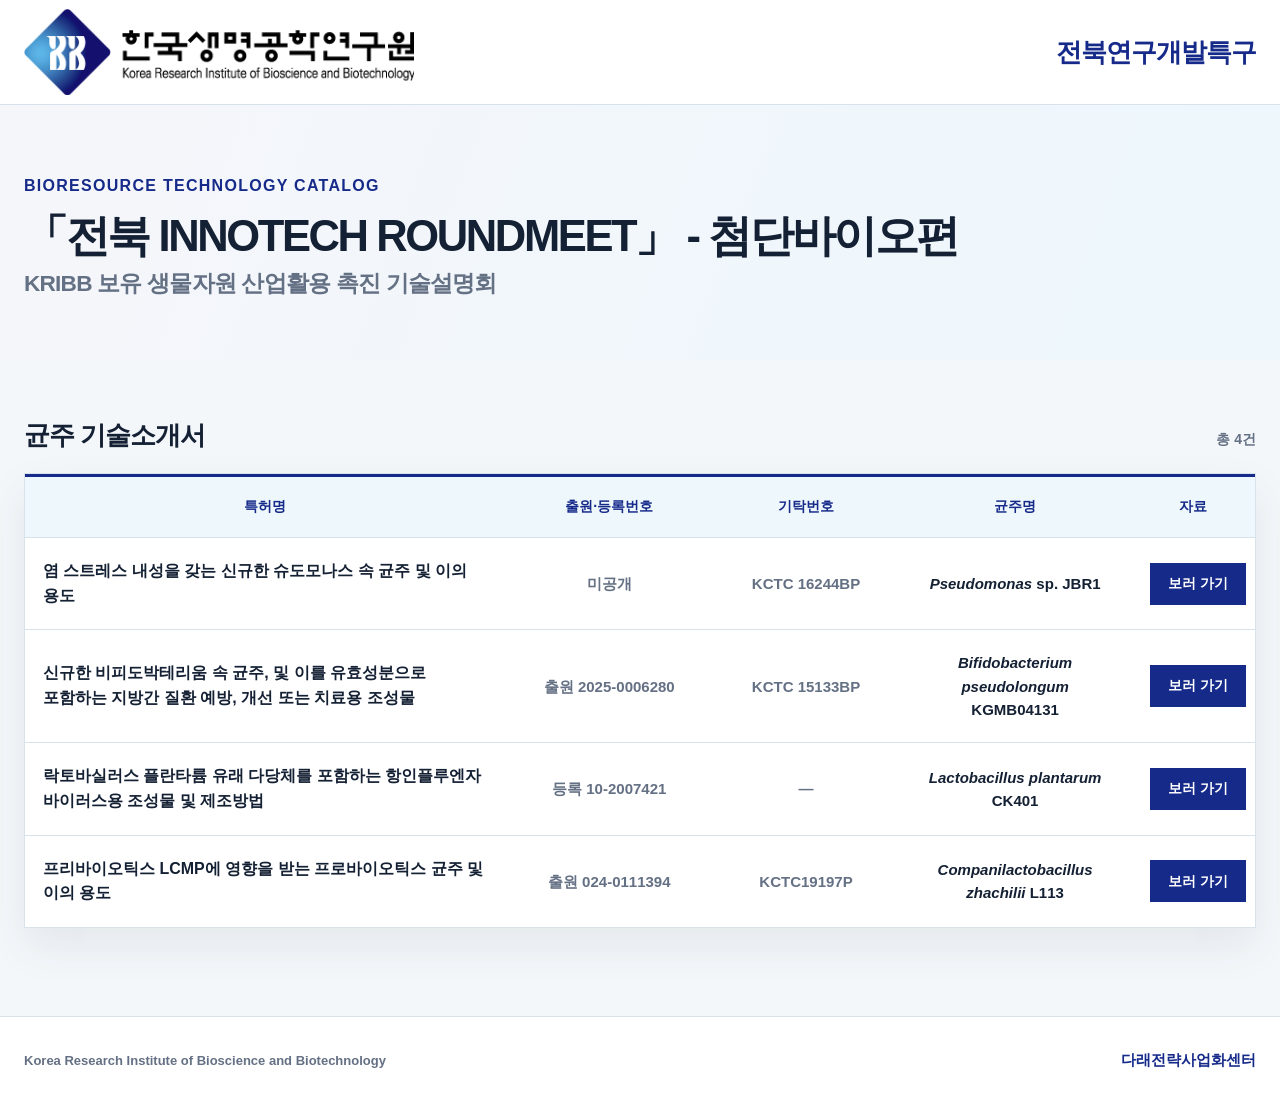
==== index.html @ dff1823d "Add four KRIBB strain technology profiles" ====
<!doctype html>
<html lang="ko">
<head>
  <meta charset="utf-8">
  <meta name="viewport" content="width=device-width, initial-scale=1">
  <meta name="description" content="한국생명공학연구원 보유 균주 및 생물자원 기술소개서 목록">
  <title>KRIBB 균주 기술소개서</title>
  <style>
    :root {
      --kribb-navy: #162a8a;
      --kribb-blue: #35a9df;
      --kribb-pale: #eef7fb;
      --ink: #142033;
      --muted: #647084;
      --line: #d8e2eb;
      --paper: #ffffff;
      --background: #f4f7fa;
    }

    * {
      box-sizing: border-box;
    }

    html {
      word-break: keep-all;
      overflow-wrap: normal;
    }

    body {
      margin: 0;
      min-width: 320px;
      background: var(--background);
      color: var(--ink);
      font-family: "Pretendard", "Noto Sans KR", "Malgun Gothic", sans-serif;
    }

    a {
      color: inherit;
      text-decoration: none;
    }

    .wrap {
      width: min(calc(100% - 48px), 1280px);
      margin: 0 auto;
    }

    .site-header {
      border-bottom: 1px solid var(--line);
      background: var(--paper);
    }

    .site-header__inner {
      display: flex;
      align-items: center;
      justify-content: space-between;
      min-height: 104px;
      gap: 32px;
    }

    .brand img {
      display: block;
      width: min(100%, 390px);
      height: auto;
    }

    .region-label {
      flex: 0 0 auto;
      color: var(--kribb-navy);
      font-size: clamp(22px, 2vw, 30px);
      font-weight: 900;
      letter-spacing: -0.04em;
    }

    .hero {
      padding: 72px 0 62px;
      background:
        linear-gradient(110deg, rgba(22, 42, 138, 0.045), rgba(53, 169, 223, 0.09)),
        var(--paper);
    }

    .hero__eyebrow {
      margin: 0 0 16px;
      color: var(--kribb-navy);
      font-size: 16px;
      font-weight: 900;
      letter-spacing: 0.08em;
    }

    .hero h1 {
      margin: 0;
      font-size: clamp(34px, 3.4vw, 52px);
      line-height: 1.16;
      letter-spacing: -0.055em;
    }

    .hero h1 span {
      display: block;
      white-space: nowrap;
    }

    .hero h1 .subject {
      margin-top: 10px;
      color: var(--muted);
      font-size: 0.52em;
      font-weight: 700;
      letter-spacing: -0.035em;
    }

    main {
      padding: 58px 0 88px;
    }

    .section-heading {
      display: flex;
      align-items: baseline;
      justify-content: space-between;
      gap: 24px;
      margin-bottom: 20px;
    }

    .section-heading h2 {
      margin: 0;
      font-size: 26px;
      letter-spacing: -0.04em;
    }

    .count {
      color: var(--muted);
      font-size: 14px;
      font-weight: 800;
    }

    .table-shell {
      overflow-x: auto;
      border: 1px solid var(--line);
      background: var(--paper);
      box-shadow: 0 18px 40px rgba(28, 51, 78, 0.08);
    }

    table {
      width: 100%;
      min-width: 1080px;
      border-collapse: collapse;
      table-layout: fixed;
    }

    col.patent-name { width: 39%; }
    col.patent-number { width: 17%; }
    col.deposit-number { width: 15%; }
    col.strain-name { width: 19%; }
    col.open { width: 10%; }

    th,
    td {
      border-bottom: 1px solid var(--line);
      padding: 21px 18px;
      vertical-align: middle;
    }

    thead th {
      border-top: 3px solid var(--kribb-navy);
      background: var(--kribb-pale);
      color: var(--kribb-navy);
      font-size: 14px;
      font-weight: 900;
      text-align: center;
    }

    tbody tr:last-child td {
      border-bottom: 0;
    }

    tbody tr:hover {
      background: #f8fbfd;
    }

    td {
      font-size: 15px;
      line-height: 1.55;
    }

    .patent-title {
      font-size: 16px;
      font-weight: 800;
      text-align: left;
    }

    .number,
    .deposit,
    .strain,
    .action {
      text-align: center;
    }

    .number,
    .deposit {
      color: var(--muted);
      font-weight: 700;
      white-space: nowrap;
    }

    .strain {
      font-weight: 700;
    }

    .action a {
      display: inline-flex;
      align-items: center;
      justify-content: center;
      min-width: 96px;
      min-height: 42px;
      padding: 10px 16px;
      background: var(--kribb-navy);
      color: #fff;
      font-size: 14px;
      font-weight: 900;
      white-space: nowrap;
      transition: background-color 160ms ease;
    }

    .action a:hover,
    .action a:focus-visible {
      background: #0f1f6e;
    }

    .action a:focus-visible {
      outline: 3px solid rgba(53, 169, 223, 0.45);
      outline-offset: 3px;
    }

    footer {
      border-top: 1px solid var(--line);
      background: var(--paper);
    }

    .footer-inner {
      display: flex;
      align-items: center;
      justify-content: space-between;
      min-height: 86px;
      gap: 24px;
      color: var(--muted);
      font-size: 13px;
      font-weight: 700;
    }

    .footer-inner strong {
      color: var(--kribb-navy);
      font-size: 15px;
    }

    @media (max-width: 760px) {
      .wrap {
        width: min(calc(100% - 24px), 1280px);
      }

      .site-header__inner {
        min-height: 86px;
        gap: 18px;
      }

      .brand img {
        width: min(58vw, 300px);
      }

      .region-label {
        font-size: 18px;
      }

      .hero {
        padding: 48px 0 42px;
      }

      main {
        padding: 40px 0 64px;
      }

      .hero h1 span {
        white-space: normal;
      }

      .footer-inner {
        align-items: flex-start;
        flex-direction: column;
        justify-content: center;
        padding: 20px 0;
      }
    }

    @media (max-width: 480px) {
      .site-header__inner {
        align-items: flex-start;
        flex-direction: column;
        justify-content: center;
        padding: 18px 0;
      }

      .brand img {
        width: min(88vw, 300px);
      }

      .hero h1 {
        font-size: 32px;
      }

    }
  </style>
</head>
<body>
  <header class="site-header">
    <div class="wrap site-header__inner">
      <a class="brand" href="./" aria-label="KRIBB 균주 기술소개서 홈">
        <img src="assets/kribb-ci/kribb-signature-ko-en.png" alt="한국생명공학연구원">
      </a>
      <span class="region-label">전북연구개발특구</span>
    </div>
  </header>

  <section class="hero" aria-labelledby="page-title">
    <div class="wrap">
      <p class="hero__eyebrow">BIORESOURCE TECHNOLOGY CATALOG</p>
      <h1 id="page-title">
        <span>「전북 INNOTECH ROUNDMEET」 - 첨단바이오편</span>
        <span class="subject">KRIBB 보유 생물자원 산업활용 촉진 기술설명회</span>
      </h1>
    </div>
  </section>

  <main class="wrap">
    <div class="section-heading">
      <h2>균주 기술소개서</h2>
      <span class="count">총 4건</span>
    </div>

    <div class="table-shell">
      <table aria-label="KRIBB 균주 기술소개서 목록">
        <colgroup>
          <col class="patent-name">
          <col class="patent-number">
          <col class="deposit-number">
          <col class="strain-name">
          <col class="open">
        </colgroup>
        <thead>
          <tr>
            <th scope="col">특허명</th>
            <th scope="col">출원·등록번호</th>
            <th scope="col">기탁번호</th>
            <th scope="col">균주명</th>
            <th scope="col">자료</th>
          </tr>
        </thead>
        <tbody>
          <tr>
            <td class="patent-title">염 스트레스 내성을 갖는 신규한 슈도모나스 속 균주 및 이의 용도</td>
            <td class="number">미공개</td>
            <td class="deposit">KCTC 16244BP</td>
            <td class="strain"><i>Pseudomonas</i> sp. JBR1</td>
            <td class="action"><a href="smk1.html" aria-label="이지영 박사 균주 기술소개서 보러 가기">보러 가기</a></td>
          </tr>
          <tr>
            <td class="patent-title">신규한 비피도박테리움 속 균주, 및 이를 유효성분으로 포함하는 지방간 질환 예방, 개선 또는 치료용 조성물</td>
            <td class="number">출원 2025-0006280</td>
            <td class="deposit">KCTC 15133BP</td>
            <td class="strain"><i>Bifidobacterium pseudolongum</i> KGMB04131</td>
            <td class="action"><a href="smk2.html" aria-label="이정숙 박사 균주 기술소개서 보러 가기">보러 가기</a></td>
          </tr>
          <tr>
            <td class="patent-title">락토바실러스 플란타륨 유래 다당체를 포함하는 항인플루엔자 바이러스용 조성물 및 제조방법</td>
            <td class="number">등록 10-2007421</td>
            <td class="deposit">—</td>
            <td class="strain"><i>Lactobacillus plantarum</i> CK401</td>
            <td class="action"><a href="smk3.html" aria-label="김성훈 박사 균주 기술소개서 보러 가기">보러 가기</a></td>
          </tr>
          <tr>
            <td class="patent-title">프리바이오틱스 LCMP에 영향을 받는 프로바이오틱스 균주 및 이의 용도</td>
            <td class="number">출원 024-0111394</td>
            <td class="deposit">KCTC19197P</td>
            <td class="strain"><i>Companilactobacillus zhachilii</i> L113</td>
            <td class="action"><a href="smk4.html" aria-label="강지영 박사 균주 기술소개서 보러 가기">보러 가기</a></td>
          </tr>
        </tbody>
      </table>
    </div>
  </main>

  <footer>
    <div class="wrap footer-inner">
      <span>Korea Research Institute of Bioscience and Biotechnology</span>
      <strong>다래전략사업화센터</strong>
    </div>
  </footer>
</body>
</html>
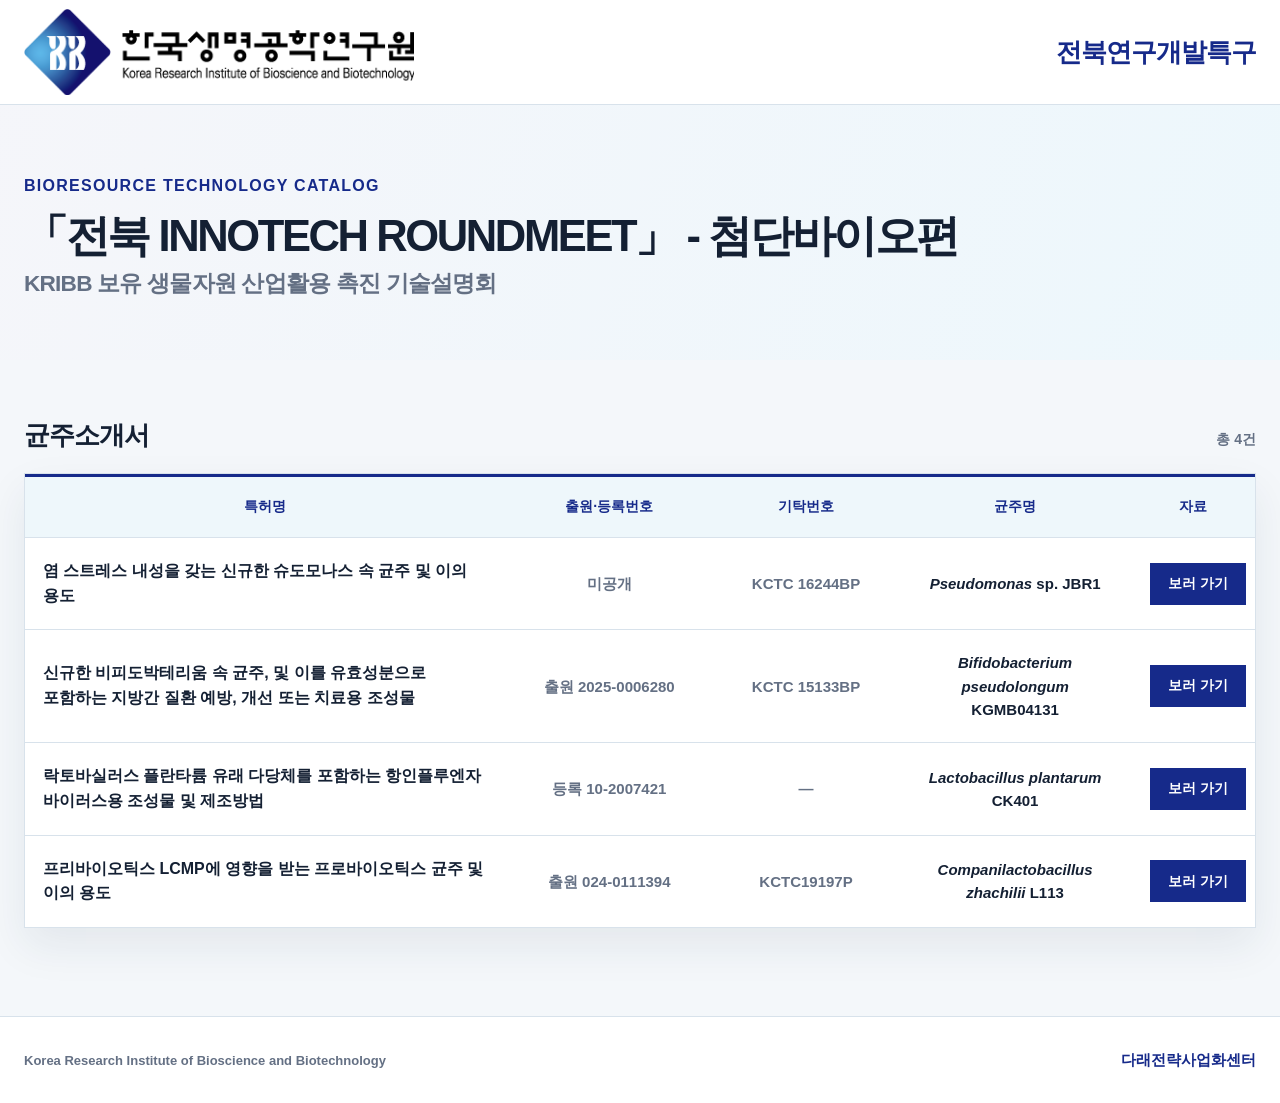
==== commit 8364ba94: "Rename landing page catalog heading" ====
--- a/index.html
+++ b/index.html
@@ -4,7 +4,7 @@
   <meta charset="utf-8">
   <meta name="viewport" content="width=device-width, initial-scale=1">
   <meta name="description" content="한국생명공학연구원 보유 균주 및 생물자원 기술소개서 목록">
-  <title>KRIBB 균주 기술소개서</title>
+  <title>KRIBB 균주소개서</title>
   <style>
     :root {
       --kribb-navy: #162a8a;
@@ -309,7 +309,7 @@
 <body>
   <header class="site-header">
     <div class="wrap site-header__inner">
-      <a class="brand" href="./" aria-label="KRIBB 균주 기술소개서 홈">
+      <a class="brand" href="./" aria-label="KRIBB 균주소개서 홈">
         <img src="assets/kribb-ci/kribb-signature-ko-en.png" alt="한국생명공학연구원">
       </a>
       <span class="region-label">전북연구개발특구</span>
@@ -328,12 +328,12 @@
 
   <main class="wrap">
     <div class="section-heading">
-      <h2>균주 기술소개서</h2>
+      <h2>균주소개서</h2>
       <span class="count">총 4건</span>
     </div>
 
     <div class="table-shell">
-      <table aria-label="KRIBB 균주 기술소개서 목록">
+      <table aria-label="KRIBB 균주소개서 목록">
         <colgroup>
           <col class="patent-name">
           <col class="patent-number">
@@ -356,28 +356,28 @@
             <td class="number">미공개</td>
             <td class="deposit">KCTC 16244BP</td>
             <td class="strain"><i>Pseudomonas</i> sp. JBR1</td>
-            <td class="action"><a href="smk1.html" aria-label="이지영 박사 균주 기술소개서 보러 가기">보러 가기</a></td>
+            <td class="action"><a href="smk1.html" aria-label="이지영 박사 균주소개서 보러 가기">보러 가기</a></td>
           </tr>
           <tr>
             <td class="patent-title">신규한 비피도박테리움 속 균주, 및 이를 유효성분으로 포함하는 지방간 질환 예방, 개선 또는 치료용 조성물</td>
             <td class="number">출원 2025-0006280</td>
             <td class="deposit">KCTC 15133BP</td>
             <td class="strain"><i>Bifidobacterium pseudolongum</i> KGMB04131</td>
-            <td class="action"><a href="smk2.html" aria-label="이정숙 박사 균주 기술소개서 보러 가기">보러 가기</a></td>
+            <td class="action"><a href="smk2.html" aria-label="이정숙 박사 균주소개서 보러 가기">보러 가기</a></td>
           </tr>
           <tr>
             <td class="patent-title">락토바실러스 플란타륨 유래 다당체를 포함하는 항인플루엔자 바이러스용 조성물 및 제조방법</td>
             <td class="number">등록 10-2007421</td>
             <td class="deposit">—</td>
             <td class="strain"><i>Lactobacillus plantarum</i> CK401</td>
-            <td class="action"><a href="smk3.html" aria-label="김성훈 박사 균주 기술소개서 보러 가기">보러 가기</a></td>
+            <td class="action"><a href="smk3.html" aria-label="김성훈 박사 균주소개서 보러 가기">보러 가기</a></td>
           </tr>
           <tr>
             <td class="patent-title">프리바이오틱스 LCMP에 영향을 받는 프로바이오틱스 균주 및 이의 용도</td>
             <td class="number">출원 024-0111394</td>
             <td class="deposit">KCTC19197P</td>
             <td class="strain"><i>Companilactobacillus zhachilii</i> L113</td>
-            <td class="action"><a href="smk4.html" aria-label="강지영 박사 균주 기술소개서 보러 가기">보러 가기</a></td>
+            <td class="action"><a href="smk4.html" aria-label="강지영 박사 균주소개서 보러 가기">보러 가기</a></td>
           </tr>
         </tbody>
       </table>
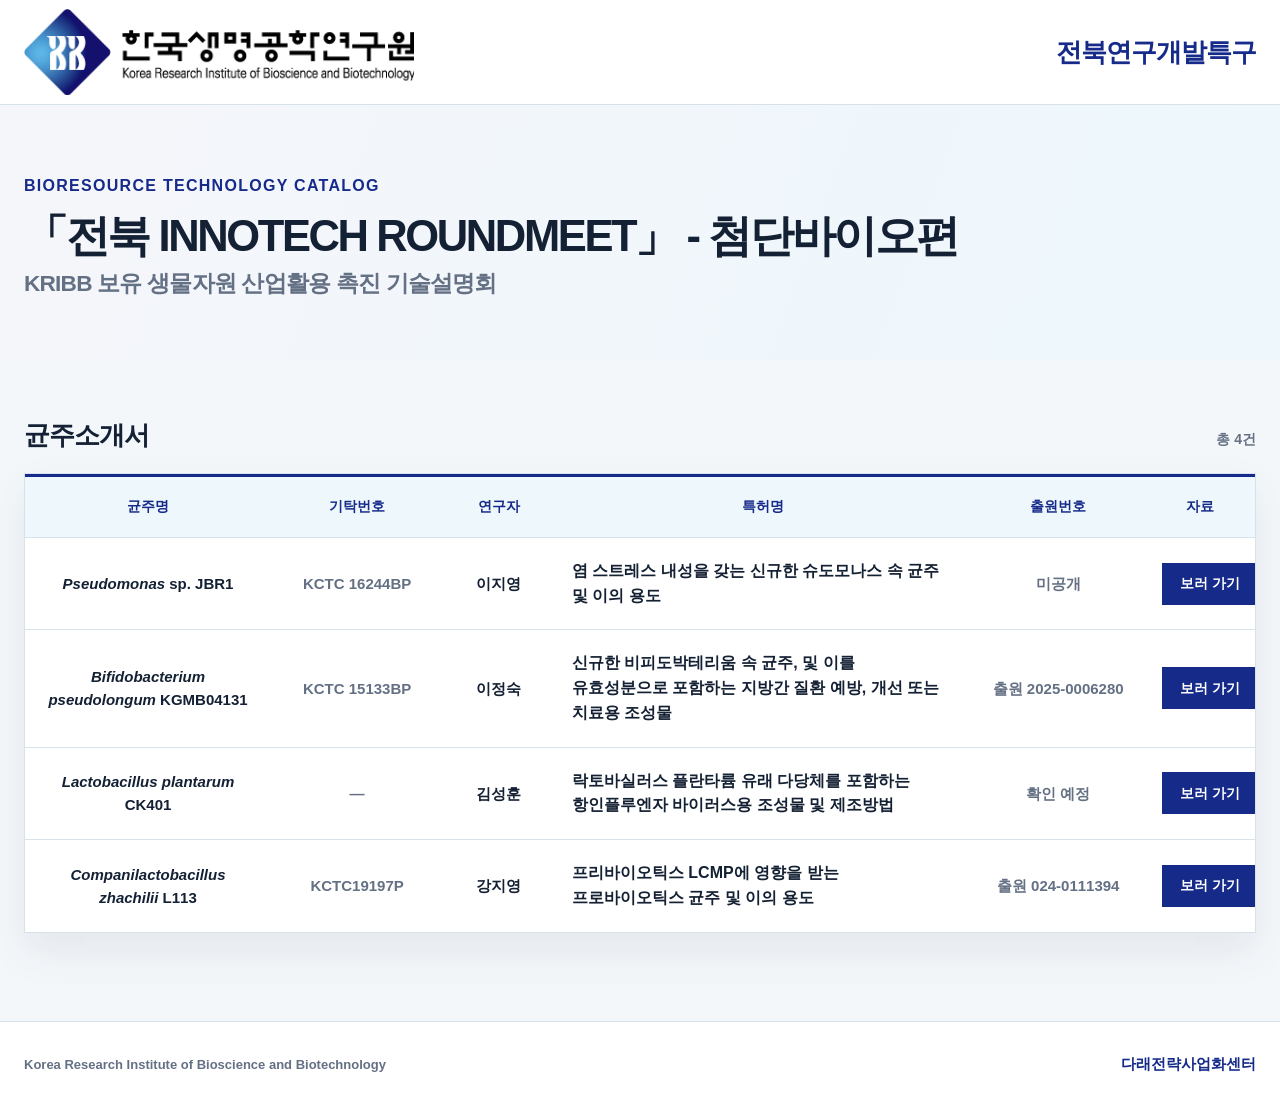
==== commit 8e5baadf: "Reorder KRIBB catalog columns" ====
--- a/index.html
+++ b/index.html
@@ -144,11 +144,12 @@
       table-layout: fixed;
     }
 
-    col.patent-name { width: 39%; }
-    col.patent-number { width: 17%; }
-    col.deposit-number { width: 15%; }
-    col.strain-name { width: 19%; }
-    col.open { width: 10%; }
+    col.strain-name { width: 20%; }
+    col.deposit-number { width: 14%; }
+    col.researcher-name { width: 9%; }
+    col.patent-name { width: 34%; }
+    col.patent-number { width: 14%; }
+    col.open { width: 9%; }
 
     th,
     td {
@@ -187,6 +188,7 @@
 
     .number,
     .deposit,
+    .researcher,
     .strain,
     .action {
       text-align: center;
@@ -201,6 +203,11 @@
 
     .strain {
       font-weight: 700;
+    }
+
+    .researcher {
+      font-weight: 800;
+      white-space: nowrap;
     }
 
     .action a {
@@ -335,48 +342,54 @@
     <div class="table-shell">
       <table aria-label="KRIBB 균주소개서 목록">
         <colgroup>
+          <col class="strain-name">
+          <col class="deposit-number">
+          <col class="researcher-name">
           <col class="patent-name">
           <col class="patent-number">
-          <col class="deposit-number">
-          <col class="strain-name">
           <col class="open">
         </colgroup>
         <thead>
           <tr>
+            <th scope="col">균주명</th>
+            <th scope="col">기탁번호</th>
+            <th scope="col">연구자</th>
             <th scope="col">특허명</th>
-            <th scope="col">출원·등록번호</th>
-            <th scope="col">기탁번호</th>
-            <th scope="col">균주명</th>
+            <th scope="col">출원번호</th>
             <th scope="col">자료</th>
           </tr>
         </thead>
         <tbody>
           <tr>
+            <td class="strain"><i>Pseudomonas</i> sp. JBR1</td>
+            <td class="deposit">KCTC 16244BP</td>
+            <td class="researcher">이지영</td>
             <td class="patent-title">염 스트레스 내성을 갖는 신규한 슈도모나스 속 균주 및 이의 용도</td>
             <td class="number">미공개</td>
-            <td class="deposit">KCTC 16244BP</td>
-            <td class="strain"><i>Pseudomonas</i> sp. JBR1</td>
             <td class="action"><a href="smk1.html" aria-label="이지영 박사 균주소개서 보러 가기">보러 가기</a></td>
           </tr>
           <tr>
+            <td class="strain"><i>Bifidobacterium pseudolongum</i> KGMB04131</td>
+            <td class="deposit">KCTC 15133BP</td>
+            <td class="researcher">이정숙</td>
             <td class="patent-title">신규한 비피도박테리움 속 균주, 및 이를 유효성분으로 포함하는 지방간 질환 예방, 개선 또는 치료용 조성물</td>
             <td class="number">출원 2025-0006280</td>
-            <td class="deposit">KCTC 15133BP</td>
-            <td class="strain"><i>Bifidobacterium pseudolongum</i> KGMB04131</td>
             <td class="action"><a href="smk2.html" aria-label="이정숙 박사 균주소개서 보러 가기">보러 가기</a></td>
           </tr>
           <tr>
+            <td class="strain"><i>Lactobacillus plantarum</i> CK401</td>
+            <td class="deposit">—</td>
+            <td class="researcher">김성훈</td>
             <td class="patent-title">락토바실러스 플란타륨 유래 다당체를 포함하는 항인플루엔자 바이러스용 조성물 및 제조방법</td>
-            <td class="number">등록 10-2007421</td>
-            <td class="deposit">—</td>
-            <td class="strain"><i>Lactobacillus plantarum</i> CK401</td>
+            <td class="number">확인 예정</td>
             <td class="action"><a href="smk3.html" aria-label="김성훈 박사 균주소개서 보러 가기">보러 가기</a></td>
           </tr>
           <tr>
+            <td class="strain"><i>Companilactobacillus zhachilii</i> L113</td>
+            <td class="deposit">KCTC19197P</td>
+            <td class="researcher">강지영</td>
             <td class="patent-title">프리바이오틱스 LCMP에 영향을 받는 프로바이오틱스 균주 및 이의 용도</td>
             <td class="number">출원 024-0111394</td>
-            <td class="deposit">KCTC19197P</td>
-            <td class="strain"><i>Companilactobacillus zhachilii</i> L113</td>
             <td class="action"><a href="smk4.html" aria-label="강지영 박사 균주소개서 보러 가기">보러 가기</a></td>
           </tr>
         </tbody>
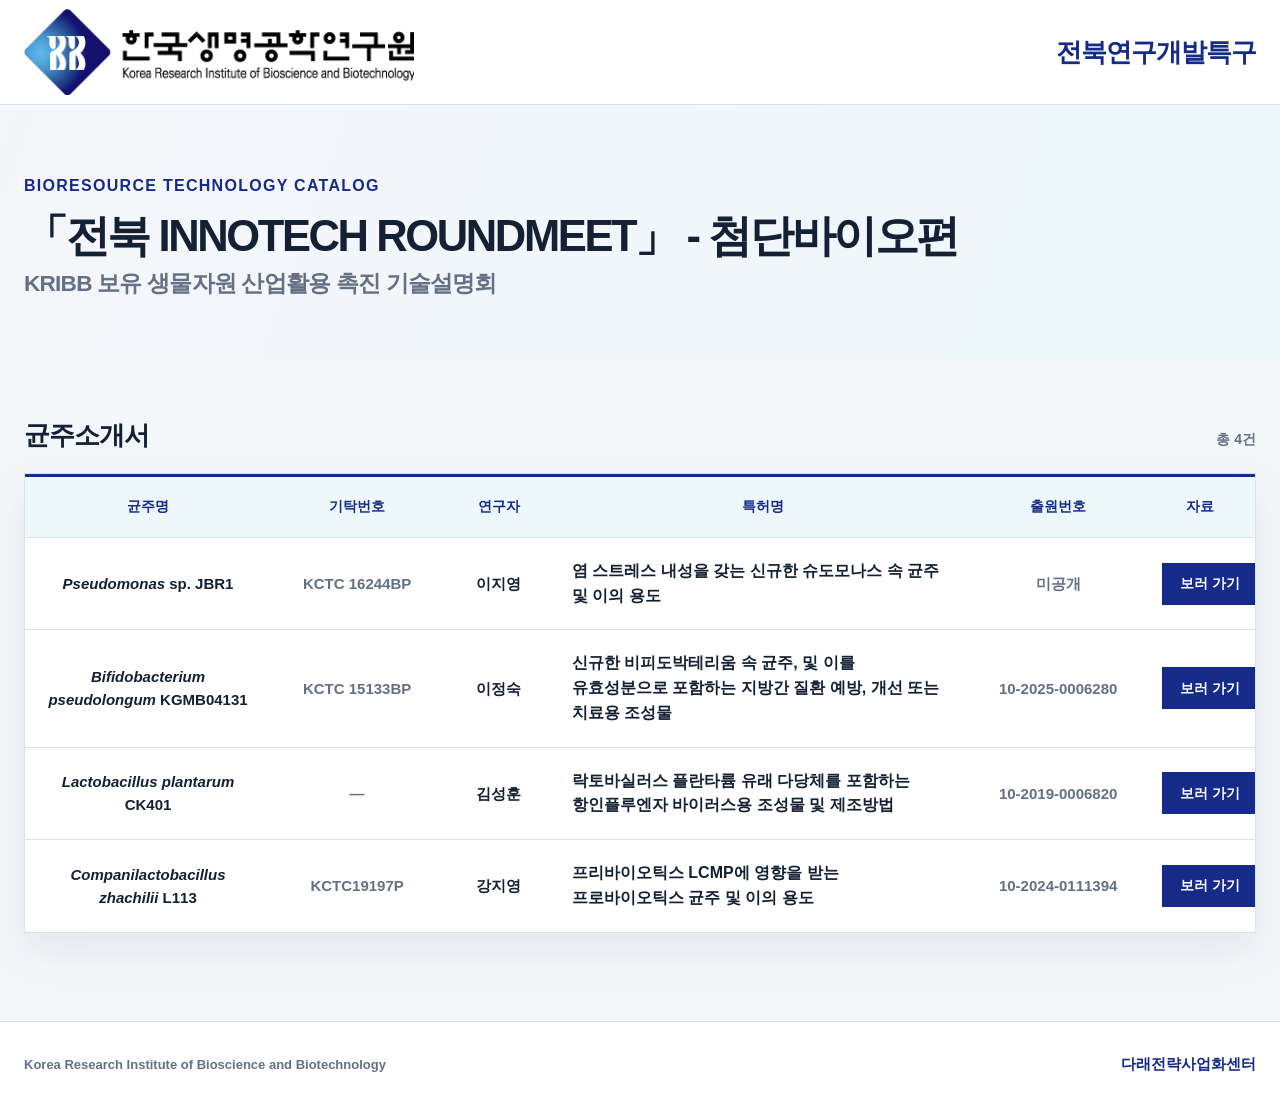
==== commit 09372e7f: "Update KRIBB patent application details" ====
--- a/index.html
+++ b/index.html
@@ -373,7 +373,7 @@
             <td class="deposit">KCTC 15133BP</td>
             <td class="researcher">이정숙</td>
             <td class="patent-title">신규한 비피도박테리움 속 균주, 및 이를 유효성분으로 포함하는 지방간 질환 예방, 개선 또는 치료용 조성물</td>
-            <td class="number">출원 2025-0006280</td>
+            <td class="number">10-2025-0006280</td>
             <td class="action"><a href="smk2.html" aria-label="이정숙 박사 균주소개서 보러 가기">보러 가기</a></td>
           </tr>
           <tr>
@@ -381,7 +381,7 @@
             <td class="deposit">—</td>
             <td class="researcher">김성훈</td>
             <td class="patent-title">락토바실러스 플란타륨 유래 다당체를 포함하는 항인플루엔자 바이러스용 조성물 및 제조방법</td>
-            <td class="number">확인 예정</td>
+            <td class="number">10-2019-0006820</td>
             <td class="action"><a href="smk3.html" aria-label="김성훈 박사 균주소개서 보러 가기">보러 가기</a></td>
           </tr>
           <tr>
@@ -389,7 +389,7 @@
             <td class="deposit">KCTC19197P</td>
             <td class="researcher">강지영</td>
             <td class="patent-title">프리바이오틱스 LCMP에 영향을 받는 프로바이오틱스 균주 및 이의 용도</td>
-            <td class="number">출원 024-0111394</td>
+            <td class="number">10-2024-0111394</td>
             <td class="action"><a href="smk4.html" aria-label="강지영 박사 균주소개서 보러 가기">보러 가기</a></td>
           </tr>
         </tbody>
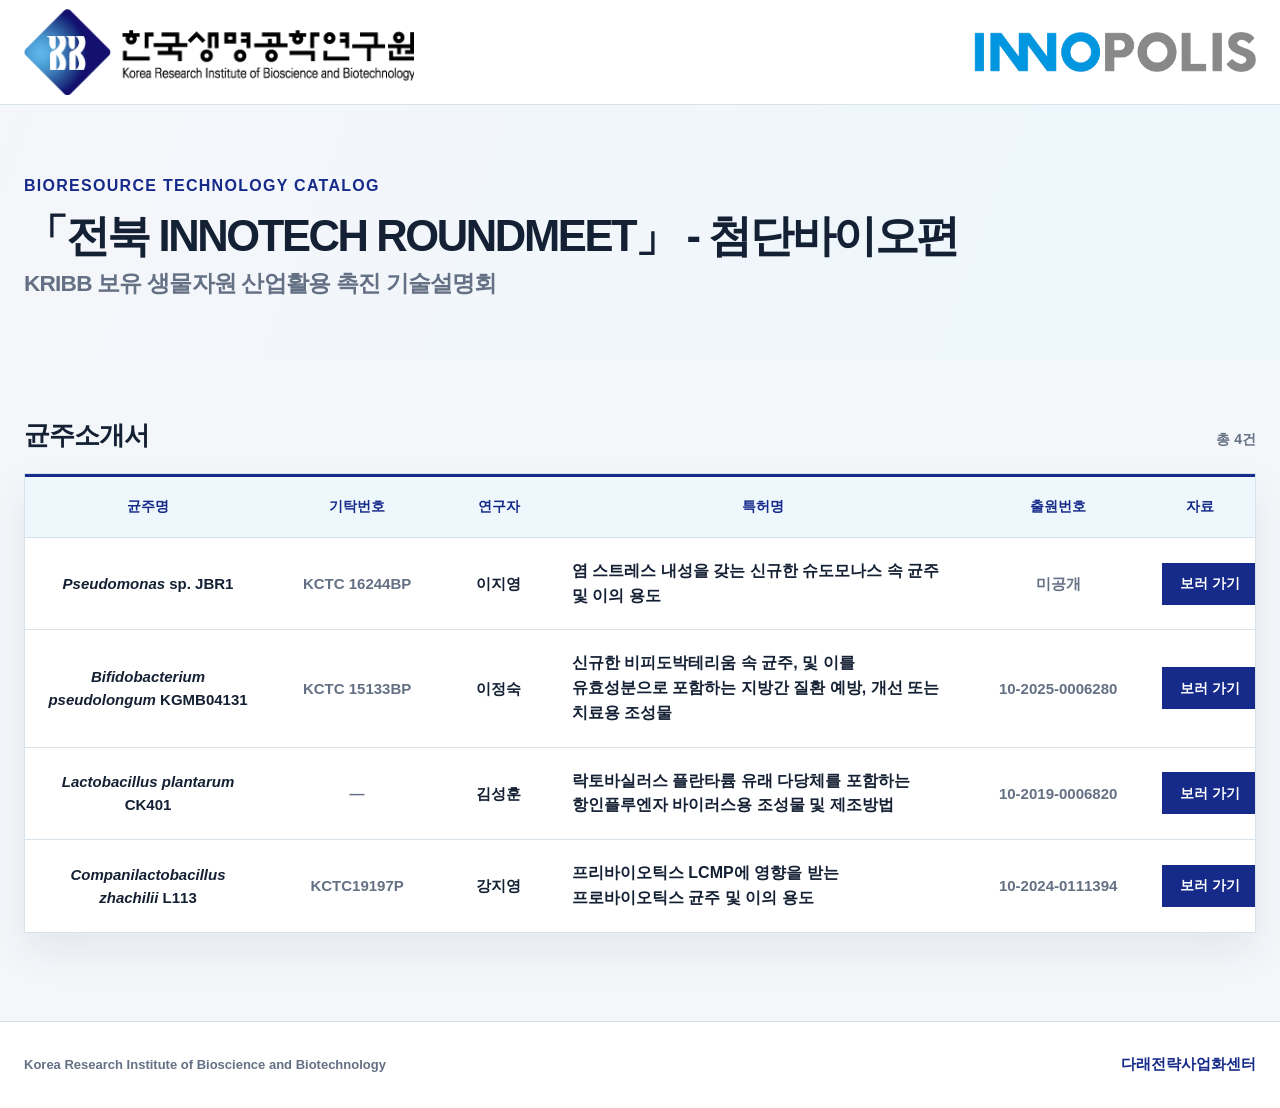
==== commit fb6f67fe: "Replace region label with INNOPOLIS logo" ====
--- a/index.html
+++ b/index.html
@@ -63,12 +63,11 @@
       height: auto;
     }
 
-    .region-label {
+    .region-logo {
+      display: block;
       flex: 0 0 auto;
-      color: var(--kribb-navy);
-      font-size: clamp(22px, 2vw, 30px);
-      font-weight: 900;
-      letter-spacing: -0.04em;
+      width: clamp(220px, 22vw, 300px);
+      height: auto;
     }
 
     .hero {
@@ -270,8 +269,8 @@
         width: min(58vw, 300px);
       }
 
-      .region-label {
-        font-size: 18px;
+      .region-logo {
+        width: min(32vw, 220px);
       }
 
       .hero {
@@ -304,6 +303,10 @@
 
       .brand img {
         width: min(88vw, 300px);
+      }
+
+      .region-logo {
+        width: min(68vw, 260px);
       }
 
       .hero h1 {
@@ -319,7 +322,7 @@
       <a class="brand" href="./" aria-label="KRIBB 균주소개서 홈">
         <img src="assets/kribb-ci/kribb-signature-ko-en.png" alt="한국생명공학연구원">
       </a>
-      <span class="region-label">전북연구개발특구</span>
+      <img class="region-logo" src="assets/innopolis/innopolis-logo.png" alt="INNOPOLIS 전북연구개발특구">
     </div>
   </header>
 
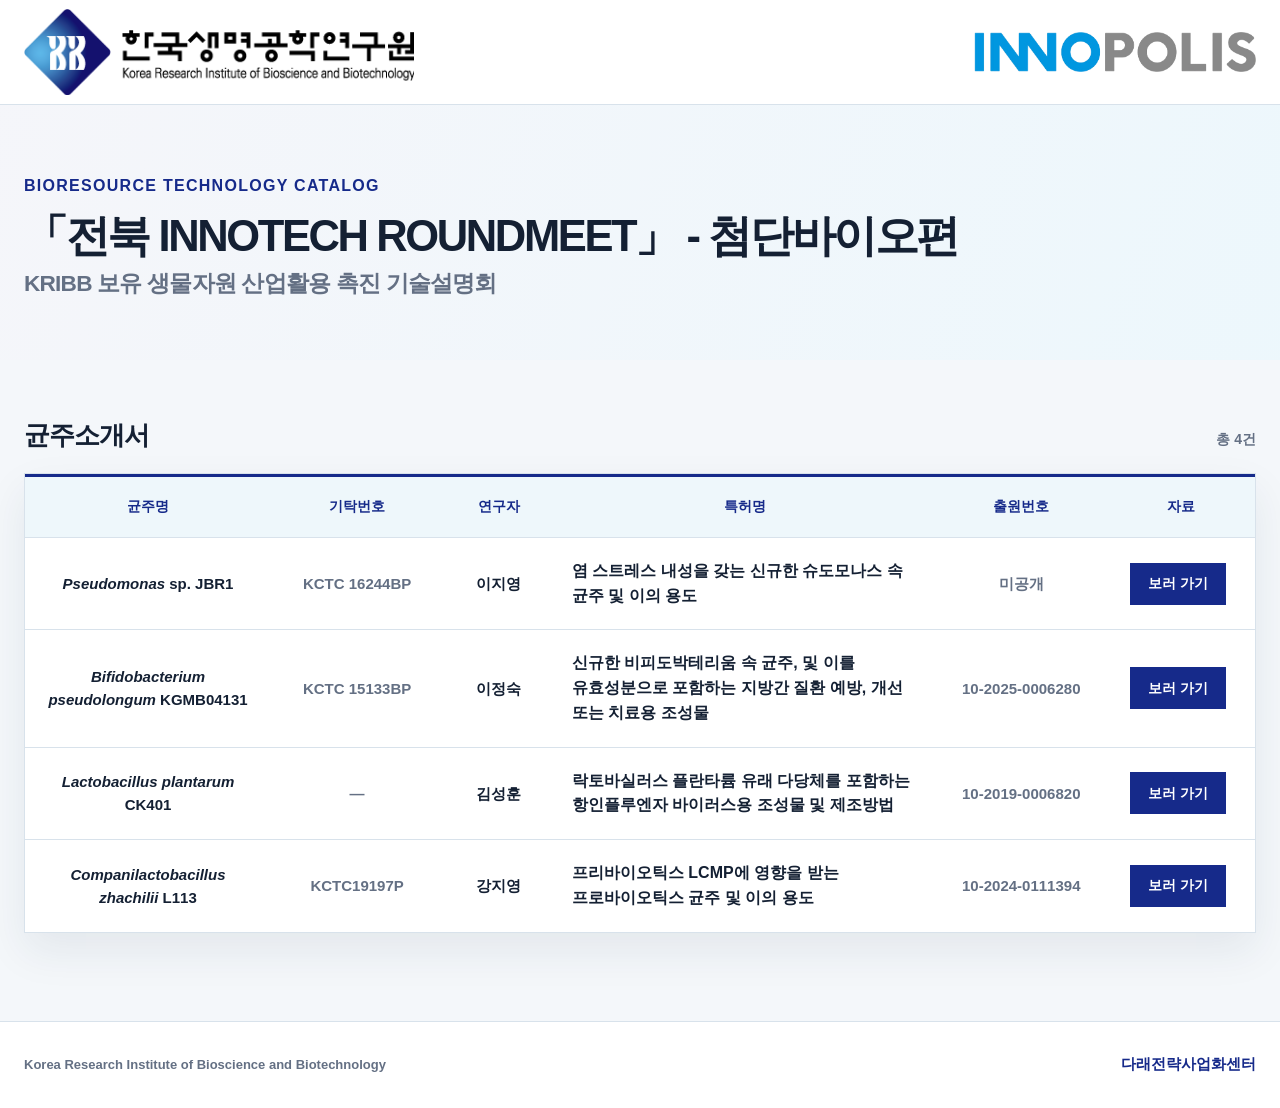
==== commit 121415c8: "Add spacing around catalog action buttons" ====
--- a/index.html
+++ b/index.html
@@ -146,9 +146,9 @@
     col.strain-name { width: 20%; }
     col.deposit-number { width: 14%; }
     col.researcher-name { width: 9%; }
-    col.patent-name { width: 34%; }
+    col.patent-name { width: 31%; }
     col.patent-number { width: 14%; }
-    col.open { width: 9%; }
+    col.open { width: 12%; }
 
     th,
     td {
@@ -207,6 +207,11 @@
     .researcher {
       font-weight: 800;
       white-space: nowrap;
+    }
+
+    td.action {
+      padding-right: 18px;
+      padding-left: 12px;
     }
 
     .action a {
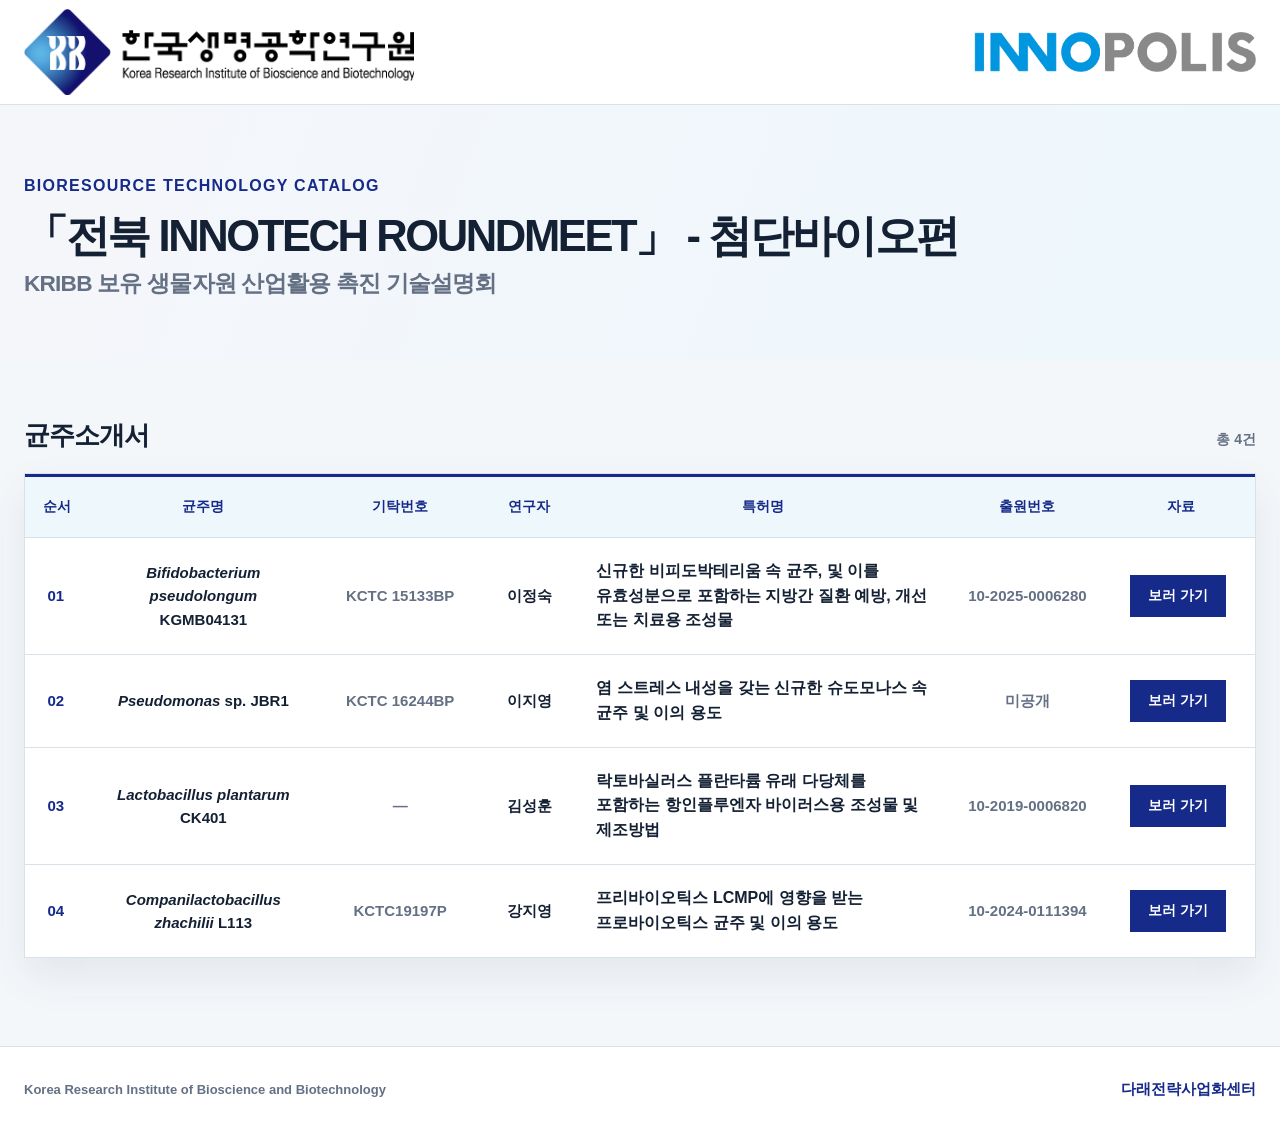
==== commit 1811977b: "Reorder catalog by presentation sequence" ====
--- a/index.html
+++ b/index.html
@@ -138,16 +138,17 @@
 
     table {
       width: 100%;
-      min-width: 1080px;
+      min-width: 1180px;
       border-collapse: collapse;
       table-layout: fixed;
     }
 
-    col.strain-name { width: 20%; }
-    col.deposit-number { width: 14%; }
-    col.researcher-name { width: 9%; }
-    col.patent-name { width: 31%; }
-    col.patent-number { width: 14%; }
+    col.presentation-order { width: 5%; }
+    col.strain-name { width: 19%; }
+    col.deposit-number { width: 13%; }
+    col.researcher-name { width: 8%; }
+    col.patent-name { width: 30%; }
+    col.patent-number { width: 13%; }
     col.open { width: 12%; }
 
     th,
@@ -185,6 +186,7 @@
       text-align: left;
     }
 
+    .order,
     .number,
     .deposit,
     .researcher,
@@ -206,6 +208,12 @@
 
     .researcher {
       font-weight: 800;
+      white-space: nowrap;
+    }
+
+    .order {
+      color: var(--kribb-navy);
+      font-weight: 900;
       white-space: nowrap;
     }
 
@@ -350,6 +358,7 @@
     <div class="table-shell">
       <table aria-label="KRIBB 균주소개서 목록">
         <colgroup>
+          <col class="presentation-order">
           <col class="strain-name">
           <col class="deposit-number">
           <col class="researcher-name">
@@ -359,6 +368,7 @@
         </colgroup>
         <thead>
           <tr>
+            <th scope="col">순서</th>
             <th scope="col">균주명</th>
             <th scope="col">기탁번호</th>
             <th scope="col">연구자</th>
@@ -369,6 +379,16 @@
         </thead>
         <tbody>
           <tr>
+            <td class="order">01</td>
+            <td class="strain"><i>Bifidobacterium pseudolongum</i> KGMB04131</td>
+            <td class="deposit">KCTC 15133BP</td>
+            <td class="researcher">이정숙</td>
+            <td class="patent-title">신규한 비피도박테리움 속 균주, 및 이를 유효성분으로 포함하는 지방간 질환 예방, 개선 또는 치료용 조성물</td>
+            <td class="number">10-2025-0006280</td>
+            <td class="action"><a href="smk2.html" aria-label="이정숙 박사 균주소개서 보러 가기">보러 가기</a></td>
+          </tr>
+          <tr>
+            <td class="order">02</td>
             <td class="strain"><i>Pseudomonas</i> sp. JBR1</td>
             <td class="deposit">KCTC 16244BP</td>
             <td class="researcher">이지영</td>
@@ -377,14 +397,7 @@
             <td class="action"><a href="smk1.html" aria-label="이지영 박사 균주소개서 보러 가기">보러 가기</a></td>
           </tr>
           <tr>
-            <td class="strain"><i>Bifidobacterium pseudolongum</i> KGMB04131</td>
-            <td class="deposit">KCTC 15133BP</td>
-            <td class="researcher">이정숙</td>
-            <td class="patent-title">신규한 비피도박테리움 속 균주, 및 이를 유효성분으로 포함하는 지방간 질환 예방, 개선 또는 치료용 조성물</td>
-            <td class="number">10-2025-0006280</td>
-            <td class="action"><a href="smk2.html" aria-label="이정숙 박사 균주소개서 보러 가기">보러 가기</a></td>
-          </tr>
-          <tr>
+            <td class="order">03</td>
             <td class="strain"><i>Lactobacillus plantarum</i> CK401</td>
             <td class="deposit">—</td>
             <td class="researcher">김성훈</td>
@@ -393,6 +406,7 @@
             <td class="action"><a href="smk3.html" aria-label="김성훈 박사 균주소개서 보러 가기">보러 가기</a></td>
           </tr>
           <tr>
+            <td class="order">04</td>
             <td class="strain"><i>Companilactobacillus zhachilii</i> L113</td>
             <td class="deposit">KCTC19197P</td>
             <td class="researcher">강지영</td>
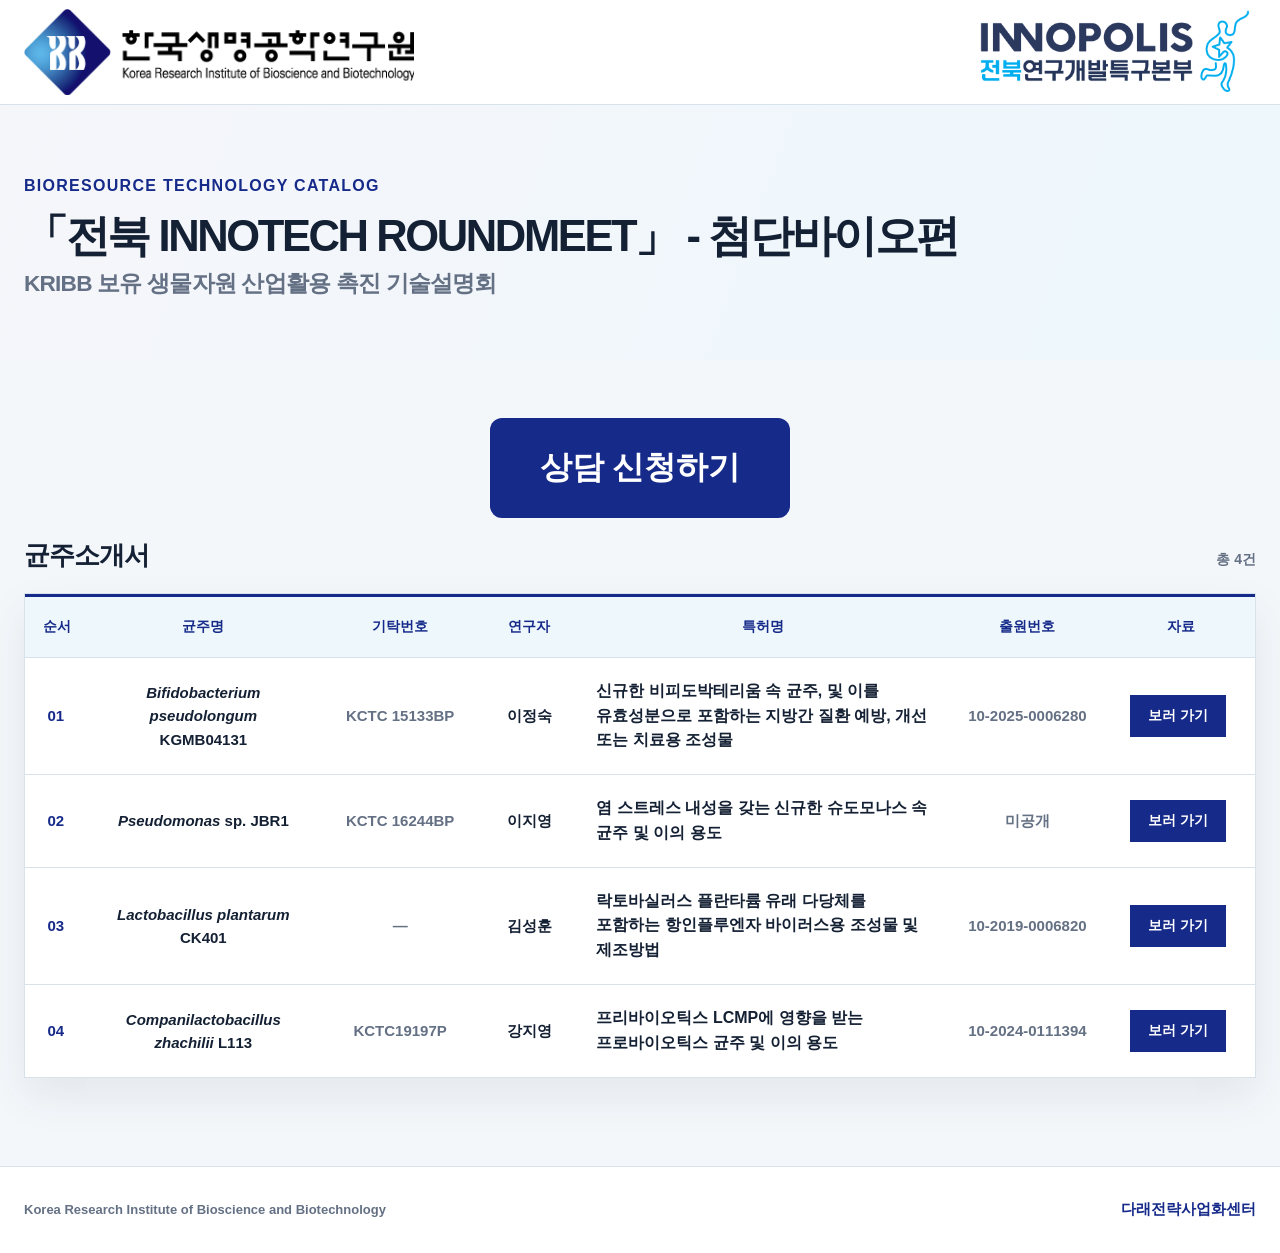
==== commit 0e85ae7c: "Add consultation form button" ====
--- a/index.html
+++ b/index.html
@@ -247,6 +247,38 @@
       outline-offset: 3px;
     }
 
+    .consult-action {
+      display: flex;
+      justify-content: center;
+      margin-bottom: 20px;
+    }
+
+    .consult-action a {
+      display: inline-flex;
+      align-items: center;
+      justify-content: center;
+      min-width: 300px;
+      min-height: 100px;
+      border-radius: 12px;
+      padding: 13px 24px;
+      background: var(--kribb-navy);
+      color: #fff;
+      font-size: 32px;
+      font-weight: 900;
+      white-space: nowrap;
+      transition: background-color 160ms ease;
+    }
+
+    .consult-action a:hover,
+    .consult-action a:focus-visible {
+      background: #0f1f6e;
+    }
+
+    .consult-action a:focus-visible {
+      outline: 3px solid rgba(53, 169, 223, 0.45);
+      outline-offset: 3px;
+    }
+
     footer {
       border-top: 1px solid var(--line);
       background: var(--paper);
@@ -324,6 +356,10 @@
 
       .hero h1 {
         font-size: 32px;
+      }
+
+      .consult-action a {
+        width: 100%;
       }
 
     }
@@ -350,6 +386,10 @@
   </section>
 
   <main class="wrap">
+
+        <div class="consult-action">
+      <a href="https://forms.gle/LGqWmAsrdCUDUHoa6" target="_blank" rel="noopener noreferrer">상담 신청하기</a>
+        </div>
     <div class="section-heading">
       <h2>균주소개서</h2>
       <span class="count">총 4건</span>
